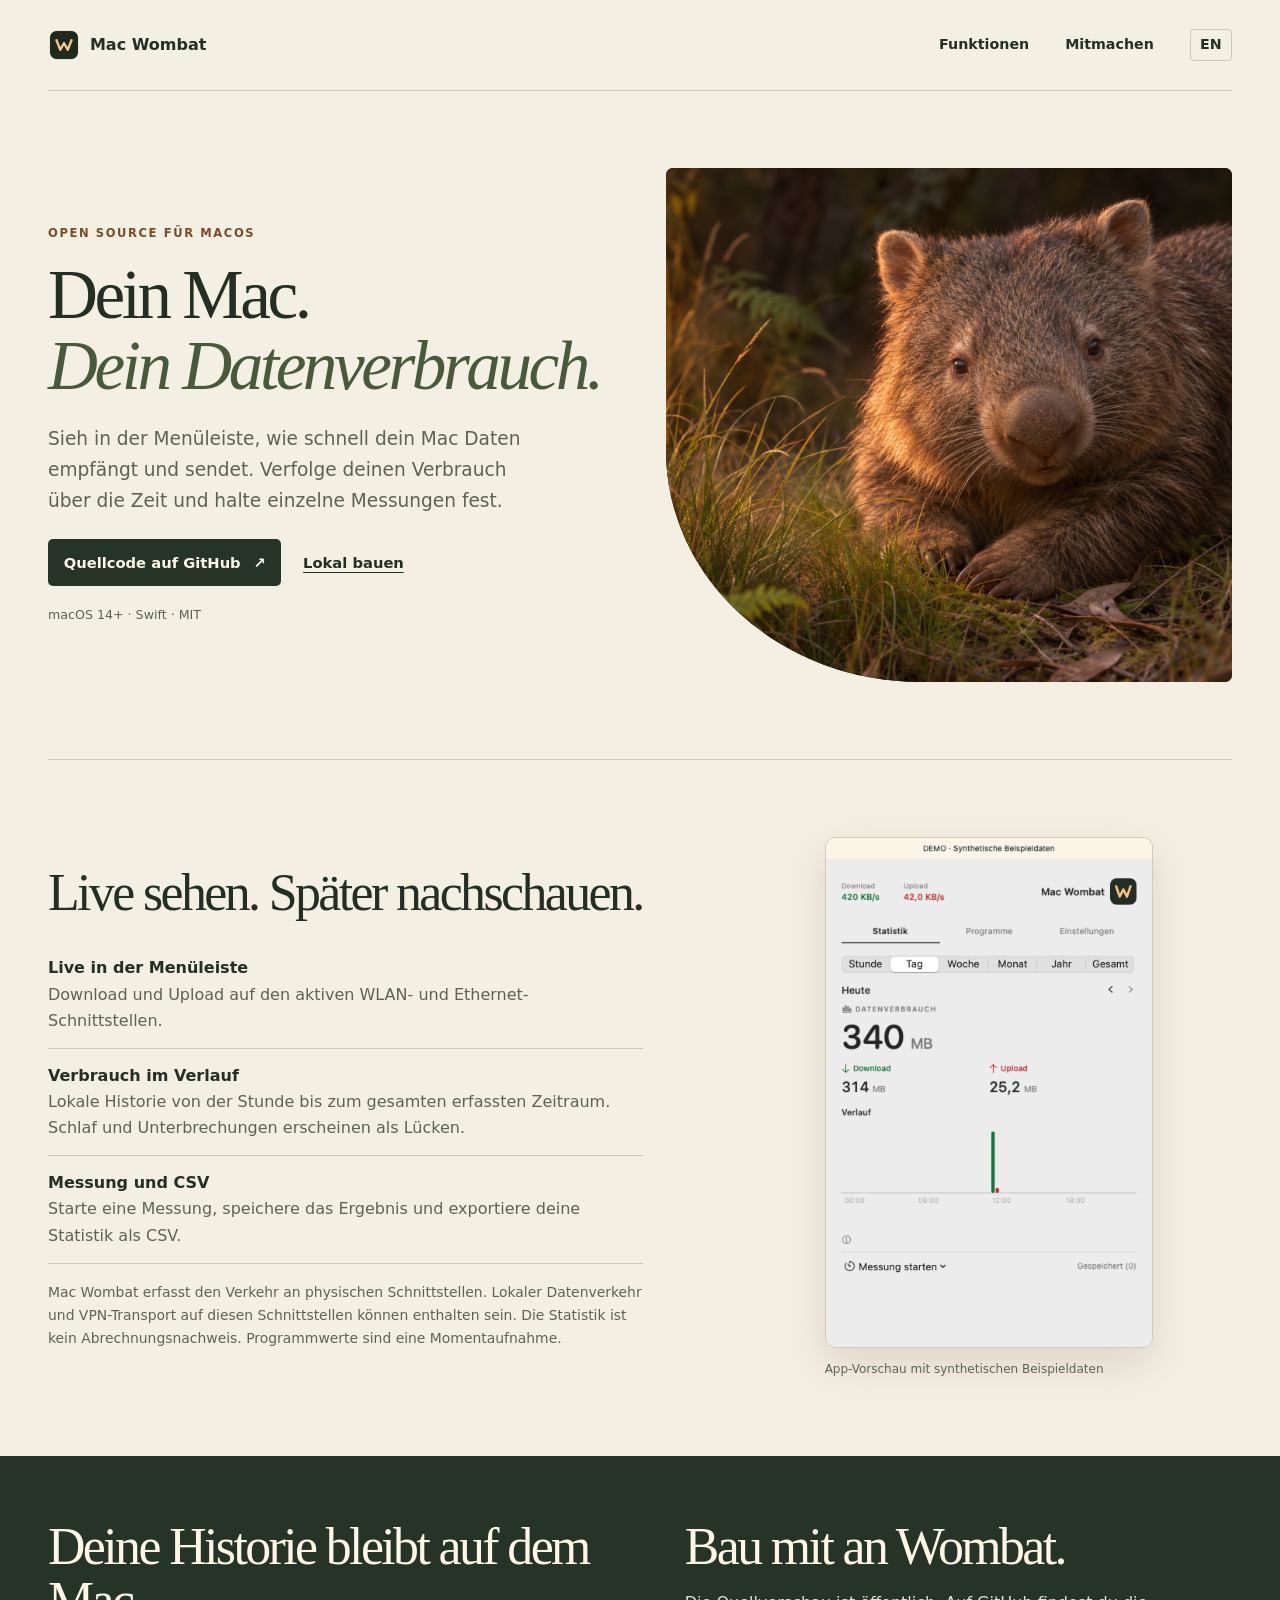
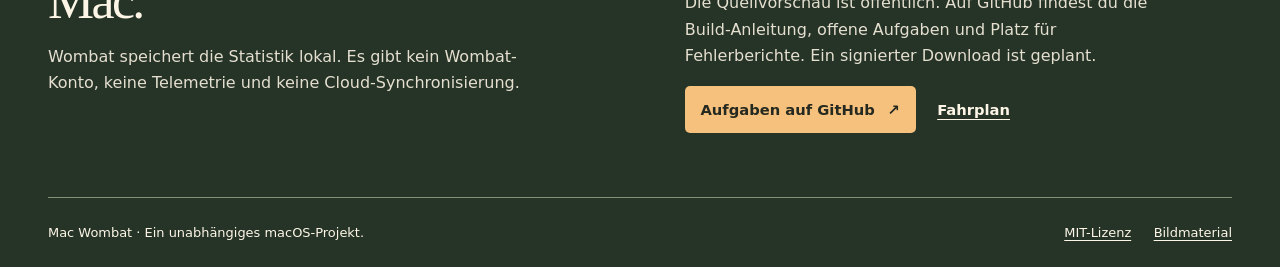
==== Website/index.html @ fc4f2a19 "Publish Mac Wombat source preview" ====
<!doctype html>
<html lang="de">
<head>
  <meta charset="utf-8">
  <meta name="viewport" content="width=device-width, initial-scale=1">
  <meta name="description" content="Mac Wombat zeigt Live-Netzwerkraten, lokale Verbrauchshistorie und Messungen in deiner macOS-Menüleiste.">
  <meta name="theme-color" content="#f4efe3">
  <title>Mac Wombat · Open Source für macOS</title>
  <link rel="icon" href="assets/favicon.png" type="image/png">
  <link rel="alternate" hreflang="en" href="en/index.html">
  <link rel="stylesheet" href="styles.css">
</head>
<body>
  <a href="#main" class="skip">Zum Inhalt</a>
  <header class="shell site-head">
    <a class="brand" href="#main"><img src="assets/favicon.png" alt="" width="32" height="32"> Mac Wombat</a>
    <nav aria-label="Hauptnavigation">
      <a href="#features">Funktionen</a>
      <a href="#contribute">Mitmachen</a>
      <a class="language" href="en/index.html" lang="en" aria-label="English">EN</a>
    </nav>
  </header>
  <main id="main" tabindex="-1">
    <section class="shell hero" aria-labelledby="title">
      <div class="hero-copy">
        <p class="eyebrow">Open Source für macOS</p>
        <h1 id="title">Dein Mac. <em>Dein Datenverbrauch.</em></h1>
        <p class="intro">Sieh in der Menüleiste, wie schnell dein Mac Daten empfängt und sendet. Verfolge deinen Verbrauch über die Zeit und halte einzelne Messungen fest.</p>
        <div class="actions">
          <a class="button" href="https://github.com/arnefranz-del/mac-wombat">Quellcode auf GitHub <span aria-hidden="true">↗</span></a>
          <a class="text-link" href="https://github.com/arnefranz-del/mac-wombat/blob/main/README.de.md#lokal-bauen">Lokal bauen</a>
        </div>
        <p class="compatibility">macOS 14+ · Swift · MIT</p>
      </div>
      <figure class="hero-photo">
        <img src="assets/wombat.jpg" alt="Ein Wombat zwischen Gräsern in der Dämmerung" fetchpriority="high">
      </figure>
    </section>

    <section class="shell features" id="features" aria-labelledby="features-title">
      <div class="features-copy">
        <h2 id="features-title">Live sehen. Später nachschauen.</h2>
        <div class="feature-list">
          <article>
            <h3>Live in der Menüleiste</h3>
            <p>Download und Upload auf den aktiven WLAN- und Ethernet-Schnittstellen.</p>
          </article>
          <article>
            <h3>Verbrauch im Verlauf</h3>
            <p>Lokale Historie von der Stunde bis zum gesamten erfassten Zeitraum. Schlaf und Unterbrechungen erscheinen als Lücken.</p>
          </article>
          <article>
            <h3>Messung und CSV</h3>
            <p>Starte eine Messung, speichere das Ergebnis und exportiere deine Statistik als CSV.</p>
          </article>
        </div>
        <p class="limits">Mac Wombat erfasst den Verkehr an physischen Schnittstellen. Lokaler Datenverkehr und VPN-Transport auf diesen Schnittstellen können enthalten sein. Die Statistik ist kein Abrechnungsnachweis. Programmwerte sind eine Momentaufnahme.</p>
      </div>
      <figure class="app-preview">
        <img src="assets/mac-preview.png" alt="Mac Wombat zeigt Live-Raten, Verbrauchsverlauf und Mess-Steuerung mit Beispieldaten" width="840" height="1314" loading="lazy">
        <figcaption>App-Vorschau mit synthetischen Beispieldaten</figcaption>
      </figure>
    </section>

    <div class="footer-band">
      <section class="shell last-section" id="contribute" aria-labelledby="join-title">
        <div>
          <h2>Deine Historie bleibt auf dem Mac.</h2>
          <p>Wombat speichert die Statistik lokal. Es gibt kein Wombat-Konto, keine Telemetrie und keine Cloud-Synchronisierung.</p>
        </div>
        <div>
          <h2 id="join-title">Bau mit an Wombat.</h2>
          <p>Die Quellvorschau ist öffentlich. Auf GitHub findest du die Build-Anleitung, offene Aufgaben und Platz für Fehlerberichte. Ein signierter Download ist geplant.</p>
          <div class="actions">
            <a class="button" href="https://github.com/arnefranz-del/mac-wombat/issues">Aufgaben auf GitHub <span aria-hidden="true">↗</span></a>
            <a class="text-link" href="https://github.com/arnefranz-del/mac-wombat/blob/main/ROADMAP.md">Fahrplan</a>
          </div>
        </div>
      </section>
    </div>
  </main>
  <div class="footer-band">
      <footer class="shell site-foot">
        <p>Mac Wombat · Ein unabhängiges macOS-Projekt.</p>
        <a href="https://github.com/arnefranz-del/mac-wombat/blob/main/LICENSE">MIT-Lizenz</a>
        <a href="https://github.com/arnefranz-del/mac-wombat/blob/main/Documentation/Public/LICENSING.md">Bildmaterial</a>
      </footer>
  </div>
</body>
</html>
---- Website/styles.css ----
:root {
  color-scheme: light;
  --paper: #f4efe3;
  --ink: #252e25;
  --muted: #5d6354;
  --line: #cbc8b8;
  --forest: #253427;
  --cream: #fdf6e7;
  --honey: #f5c17d;
  --display: Georgia, "Times New Roman", serif;
  --body: "Avenir Next", "Segoe UI", system-ui, sans-serif;
}

* { box-sizing: border-box; }
html { scroll-behavior: smooth; }
body { margin: 0; background: var(--paper); color: var(--ink); font: 16px/1.65 var(--body); }
a { color: inherit; text-underline-offset: .24em; }
a:focus-visible { outline: 3px solid #a35b26; outline-offset: 5px; }
img { display: block; max-width: 100%; }
h1, h2, h3, p, figure { margin: 0; }
.shell { width: min(1200px, calc(100% - 96px)); margin-inline: auto; }

.skip { position: absolute; top: -100px; left: 1rem; z-index: 5; background: var(--forest); color: white; padding: .5rem .8rem; }
.skip:focus { top: 1rem; }
.site-head { min-height: 91px; border-bottom: 1px solid var(--line); display: flex; justify-content: space-between; align-items: center; gap: 1rem; }
.brand { display: inline-flex; gap: .62rem; align-items: center; text-decoration: none; font-weight: 750; }
.site-head nav { display: flex; align-items: center; gap: clamp(.7rem, 3vw, 2.25rem); }
.site-head nav a { text-decoration: none; font-size: .89rem; font-weight: 650; }
.site-head nav a:hover { text-decoration: underline; }
.language { border: 1px solid var(--line); padding: .23rem .58rem; border-radius: 4px; }

.hero { display: grid; grid-template-columns: 1fr 1.02fr; align-items: center; gap: clamp(32px, 5vw, 79px); padding-block: clamp(42px, 6vw, 90px); }
.eyebrow { font-size: .72rem; text-transform: uppercase; letter-spacing: .14em; font-weight: 750; color: #7b4b28; margin-bottom: 1rem; }
h1, h2 { font-family: var(--display); font-weight: 400; line-height: 1.03; letter-spacing: -.05em; }
h1 { font-size: clamp(3.25rem, 5.4vw, 5.6rem); }
h1 em { display: block; color: #485a3b; font-weight: inherit; }
.intro { max-width: 42ch; font-size: clamp(1rem, 1.45vw, 1.2rem); color: var(--muted); margin-block: 1.45rem; }
.actions { display: flex; align-items: center; flex-wrap: wrap; gap: .85rem 1.35rem; }
.button { display: inline-flex; justify-content: center; align-items: center; gap: .8rem; padding: .7rem .98rem; border-radius: 5px; background: var(--forest); color: var(--cream); text-decoration: none; font-size: .92rem; font-weight: 720; }
.button:hover { background: #3c503d; }
.text-link { font-weight: 670; font-size: .92rem; }
.compatibility { margin-top: 1.2rem; color: var(--muted); font-size: .79rem; }
.hero-photo { border-radius: 7px 7px 7px 45%; overflow: hidden; background: #2e2920; aspect-ratio: 1.1; }
.hero-photo img { width: 100%; height: 100%; object-fit: cover; object-position: 58% center; }

.features { display: grid; grid-template-columns: 1.1fr .9fr; align-items: center; gap: clamp(30px, 8vw, 118px); border-top: 1px solid var(--line); padding-block: clamp(45px, 6vw, 84px); }
h2 { font-size: clamp(2.05rem, 4.05vw, 3.9rem); }
.feature-list { margin-block: 1.4rem 1.1rem; }
.feature-list article { padding-block: .85rem; border-bottom: 1px solid var(--line); }
.feature-list h3 { font-size: 1rem; font-weight: 750; }
.feature-list p, .limits { color: var(--muted); }
.limits { font-size: .87rem; }
.app-preview { justify-self: center; max-width: 328px; }
.app-preview img { width: 100%; height: auto; border-radius: 10px; border: 1px solid #d2c9b8; box-shadow: 0 16px 40px #51462d25; }
.app-preview figcaption { font-size: .75rem; margin-top: .7rem; color: var(--muted); }

.footer-band { background: var(--forest); color: var(--cream); }
.last-section { display: grid; grid-template-columns: 1fr 1fr; gap: clamp(32px, 7vw, 103px); padding-block: 64px; }
.last-section p { color: #e5dfd0; margin-block: 1.05rem; max-width: 47ch; }
.last-section .button { background: var(--honey); color: #25291f; }
.last-section .button:hover { background: #ffd09a; }
.footer-band a:focus-visible { outline-color: var(--honey); }
.site-foot { border-top: 1px solid #839078; padding-block: 1.5rem; display: flex; flex-wrap: wrap; align-items: center; gap: .6rem 1.4rem; font-size: .81rem; }
.site-foot p { margin-right: auto; }

@media (max-width: 820px) {
  .shell { width: min(100% - 52px, 680px); }
  .hero { grid-template-columns: 1fr; gap: 1.8rem; }
  .hero-photo { aspect-ratio: 1.7; border-bottom-left-radius: 28%; }
  .features { gap: 1.6rem; }
}
@media (max-width: 560px) {
  .shell { width: calc(100% - 36px); }
  .site-head { min-height: 67px; gap: .5rem; }
  .brand { font-size: .91rem; gap: .32rem; white-space: nowrap; }
  .brand img { width: 24px; height: 24px; }
  .site-head nav { gap: .6rem; }
  .site-head nav a { font-size: .74rem; }
  .language { padding: .12rem .32rem; }
  h1 { font-size: clamp(2.35rem, 9.8vw, 3.25rem); }
  .hero-photo { aspect-ratio: 1.38; }
  .features, .last-section { grid-template-columns: 1fr; }
  .features { padding-block: 38px; }
  .app-preview { width: min(83%, 295px); }
  .last-section { padding-block: 42px; }
}
@media (prefers-reduced-motion: reduce) {
  html { scroll-behavior: auto; }
}
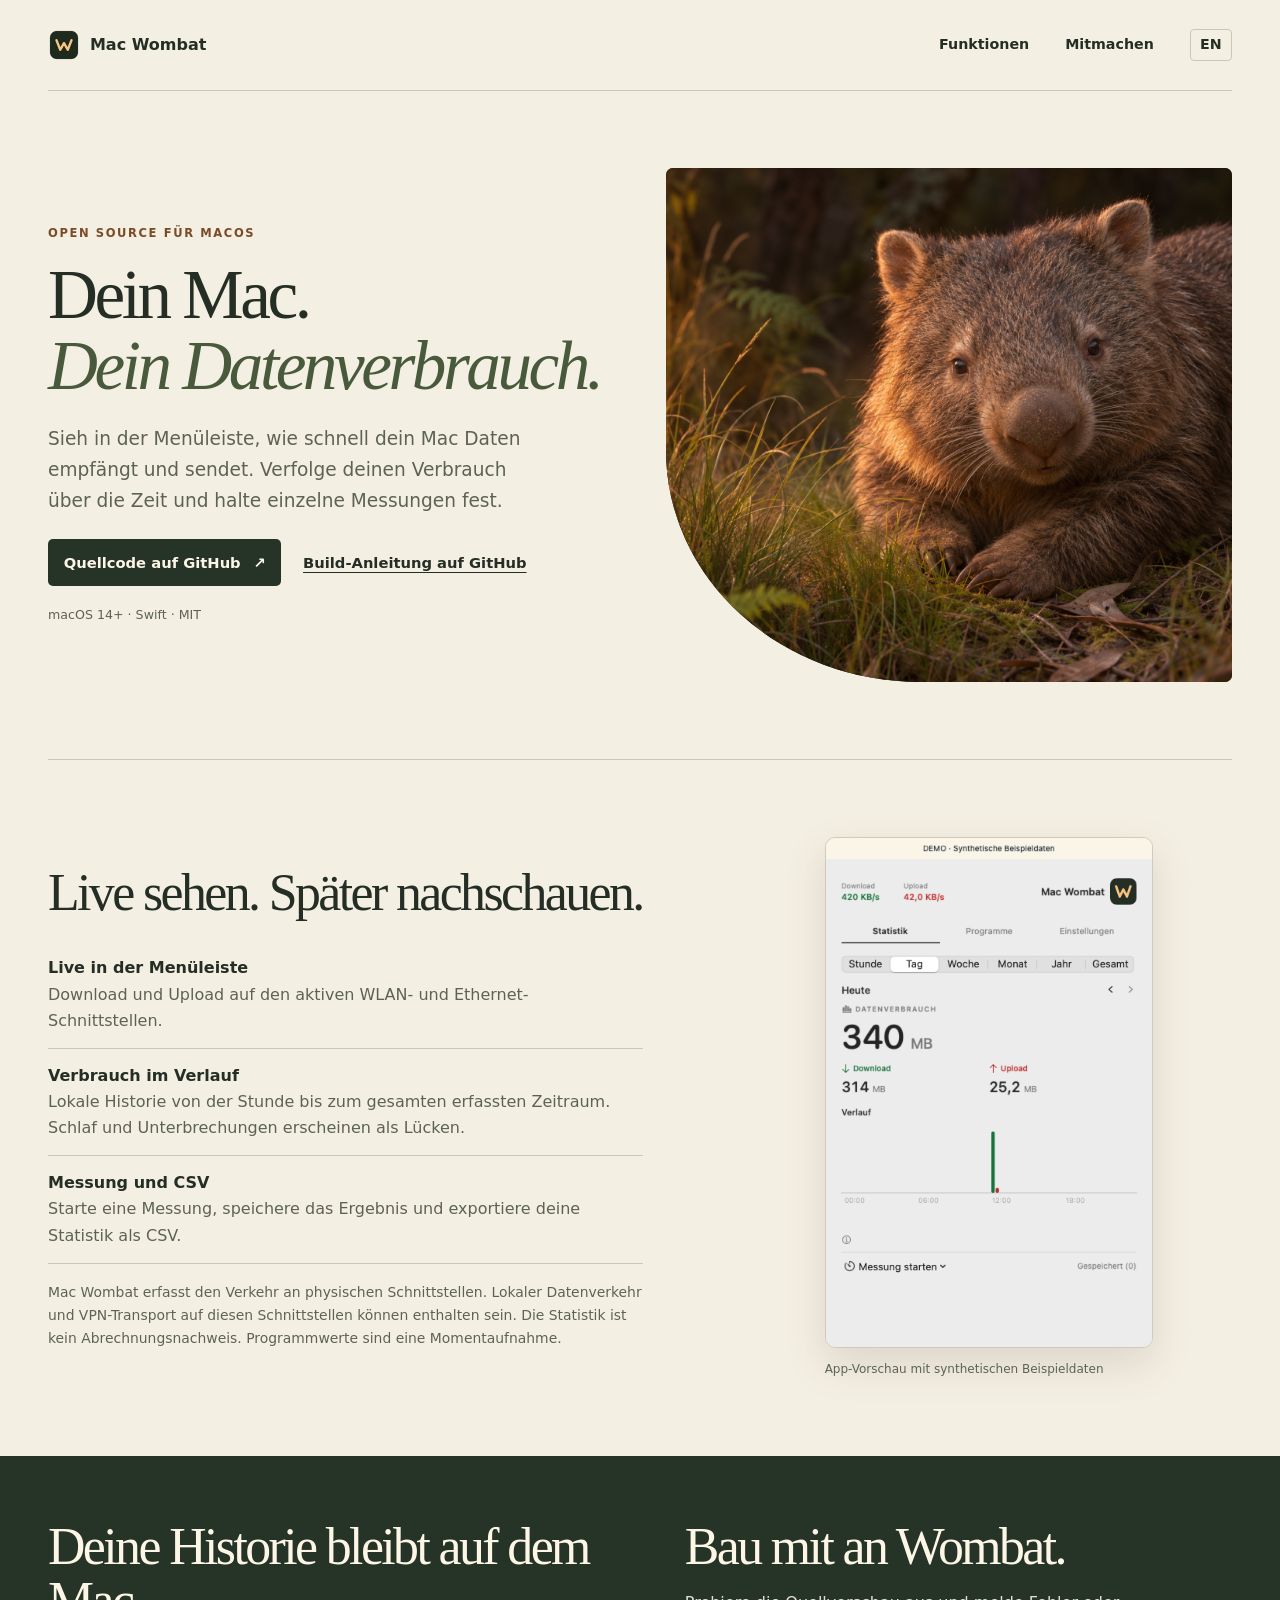
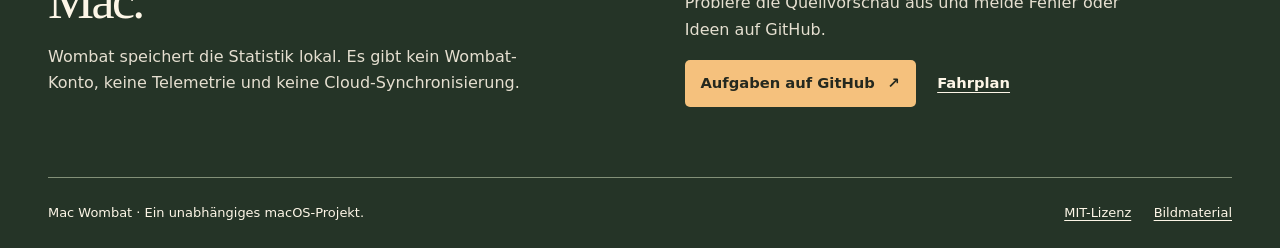
==== commit 340002c5: "Link Mac Wombat source preview build guides" ====
--- a/Website/index.html
+++ b/Website/index.html
@@ -28,7 +28,7 @@
         <p class="intro">Sieh in der Menüleiste, wie schnell dein Mac Daten empfängt und sendet. Verfolge deinen Verbrauch über die Zeit und halte einzelne Messungen fest.</p>
         <div class="actions">
           <a class="button" href="https://github.com/arnefranz-del/mac-wombat">Quellcode auf GitHub <span aria-hidden="true">↗</span></a>
-          <a class="text-link" href="https://github.com/arnefranz-del/mac-wombat/blob/main/README.de.md#lokal-bauen">Lokal bauen</a>
+          <a class="text-link" href="https://github.com/arnefranz-del/mac-wombat/blob/main/README.de.md#lokal-bauen">Build-Anleitung auf GitHub</a>
         </div>
         <p class="compatibility">macOS 14+ · Swift · MIT</p>
       </div>
@@ -70,7 +70,7 @@
         </div>
         <div>
           <h2 id="join-title">Bau mit an Wombat.</h2>
-          <p>Die Quellvorschau ist öffentlich. Auf GitHub findest du die Build-Anleitung, offene Aufgaben und Platz für Fehlerberichte. Ein signierter Download ist geplant.</p>
+          <p>Probiere die Quellvorschau aus und melde Fehler oder Ideen auf GitHub.</p>
           <div class="actions">
             <a class="button" href="https://github.com/arnefranz-del/mac-wombat/issues">Aufgaben auf GitHub <span aria-hidden="true">↗</span></a>
             <a class="text-link" href="https://github.com/arnefranz-del/mac-wombat/blob/main/ROADMAP.md">Fahrplan</a>
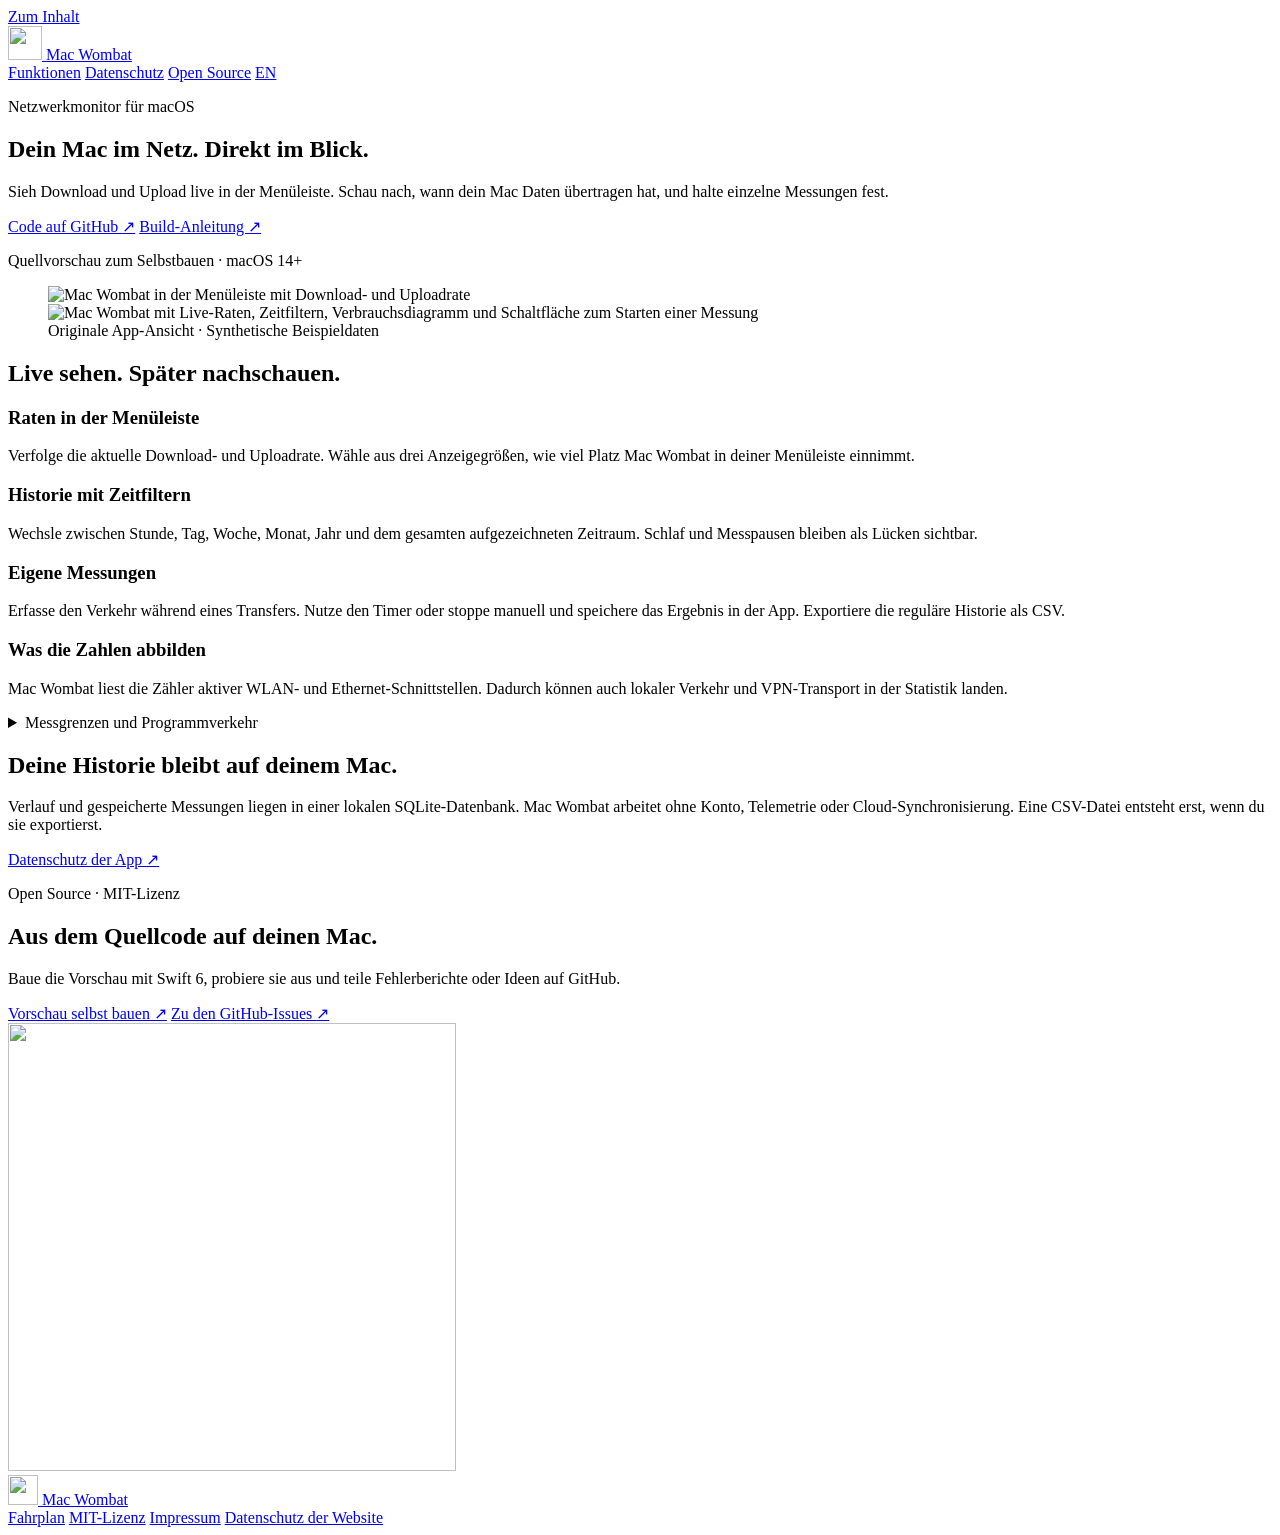
==== commit 8111a659: "Prepare Mac Wombat source preview relaunch" ====
--- a/Website/index.html
+++ b/Website/index.html
@@ -3,88 +3,131 @@
 <head>
   <meta charset="utf-8">
   <meta name="viewport" content="width=device-width, initial-scale=1">
-  <meta name="description" content="Mac Wombat zeigt Live-Netzwerkraten, lokale Verbrauchshistorie und Messungen in deiner macOS-Menüleiste.">
-  <meta name="theme-color" content="#f4efe3">
-  <title>Mac Wombat · Open Source für macOS</title>
-  <link rel="icon" href="assets/favicon.png" type="image/png">
-  <link rel="alternate" hreflang="en" href="en/index.html">
-  <link rel="stylesheet" href="styles.css">
+  <title>Mac Wombat – Netzwerkmonitor für die macOS-Menüleiste</title>
+  <meta name="description" content="Sieh Download und Upload live in deiner macOS-Menüleiste. Verfolge die lokale Historie, speichere Messungen und exportiere den Verlauf als CSV.">
+  <meta name="theme-color" content="#13241c">
+  <link rel="canonical" href="https://mac-wombat.pages.dev/">
+  <link rel="alternate" hreflang="de" href="https://mac-wombat.pages.dev/">
+  <link rel="alternate" hreflang="en" href="https://mac-wombat.pages.dev/en/">
+  <link rel="alternate" hreflang="x-default" href="https://mac-wombat.pages.dev/">
+  <meta property="og:type" content="website">
+  <meta property="og:site_name" content="Mac Wombat">
+  <meta property="og:title" content="Mac Wombat – Deine Netzwerkaktivität im Blick">
+  <meta property="og:description" content="Live-Raten in der macOS-Menüleiste, lokale Historie und eigene Messungen. Open Source unter MIT.">
+  <meta property="og:url" content="https://mac-wombat.pages.dev/">
+  <meta property="og:locale" content="de_DE">
+  <meta property="og:locale:alternate" content="en_US">
+  <meta property="og:image" content="https://mac-wombat.pages.dev/assets/mac-wombat-social.jpg">
+  <meta property="og:image:width" content="1200">
+  <meta property="og:image:height" content="630">
+  <meta property="og:image:alt" content="Mac-Wombat-Logo und Statistikansicht der App mit Beispieldaten">
+  <link rel="icon" href="/assets/favicon.png" type="image/png">
+  <link rel="stylesheet" href="/styles.css">
 </head>
 <body>
   <a href="#main" class="skip">Zum Inhalt</a>
-  <header class="shell site-head">
-    <a class="brand" href="#main"><img src="assets/favicon.png" alt="" width="32" height="32"> Mac Wombat</a>
-    <nav aria-label="Hauptnavigation">
-      <a href="#features">Funktionen</a>
-      <a href="#contribute">Mitmachen</a>
-      <a class="language" href="en/index.html" lang="en" aria-label="English">EN</a>
-    </nav>
+  <header class="site-header">
+    <div class="shell site-head">
+      <a class="brand" href="/"><img src="/assets/favicon.png" alt="" width="34" height="34"> Mac Wombat</a>
+      <nav aria-label="Hauptnavigation">
+        <a href="#features">Funktionen</a>
+        <a href="#local">Datenschutz</a>
+        <a href="#contribute">Open Source</a>
+        <a class="language" href="/en/" hreflang="en" lang="en" aria-label="English">EN</a>
+      </nav>
+    </div>
   </header>
   <main id="main" tabindex="-1">
-    <section class="shell hero" aria-labelledby="title">
-      <div class="hero-copy">
-        <p class="eyebrow">Open Source für macOS</p>
-        <h1 id="title">Dein Mac. <em>Dein Datenverbrauch.</em></h1>
-        <p class="intro">Sieh in der Menüleiste, wie schnell dein Mac Daten empfängt und sendet. Verfolge deinen Verbrauch über die Zeit und halte einzelne Messungen fest.</p>
-        <div class="actions">
-          <a class="button" href="https://github.com/arnefranz-del/mac-wombat">Quellcode auf GitHub <span aria-hidden="true">↗</span></a>
-          <a class="text-link" href="https://github.com/arnefranz-del/mac-wombat/blob/main/README.de.md#lokal-bauen">Build-Anleitung auf GitHub</a>
+    <section class="hero" aria-labelledby="title">
+      <div class="shell hero-layout">
+        <div class="hero-copy">
+          <p class="eyebrow">Netzwerkmonitor für macOS</p>
+          <h1 id="title">Dein Mac im Netz. <span>Direkt im Blick.</span></h1>
+          <p class="intro">Sieh Download und Upload live in der Menüleiste. Schau nach, wann dein Mac Daten übertragen hat, und halte einzelne Messungen fest.</p>
+          <div class="actions">
+            <a class="button" href="https://github.com/arnefranz-del/mac-wombat">Code auf GitHub <span aria-hidden="true">↗</span></a>
+            <a class="text-link" href="https://github.com/arnefranz-del/mac-wombat/blob/main/README.de.md#lokal-bauen">Build-Anleitung <span aria-hidden="true">↗</span></a>
+          </div>
+          <p class="availability">Quellvorschau zum Selbstbauen · macOS 14+</p>
         </div>
-        <p class="compatibility">macOS 14+ · Swift · MIT</p>
+        <figure class="demo">
+          <div class="demo-images">
+            <div class="status-shot">
+              <img src="/assets/menu-bar.png" alt="Mac Wombat in der Menüleiste mit Download- und Uploadrate" width="330" height="44" decoding="async">
+            </div>
+            <img class="app-shot" src="/assets/mac-preview.png"
+              srcset="/assets/mac-preview-420.png 420w, /assets/mac-preview.png 840w"
+              sizes="(max-width: 410px) calc(100vw - 64px), 352px"
+              alt="Mac Wombat mit Live-Raten, Zeitfiltern, Verbrauchsdiagramm und Schaltfläche zum Starten einer Messung"
+              width="840" height="1314" fetchpriority="high" decoding="async">
+          </div>
+          <figcaption>Originale App-Ansicht · Synthetische Beispieldaten</figcaption>
+        </figure>
       </div>
-      <figure class="hero-photo">
-        <img src="assets/wombat.jpg" alt="Ein Wombat zwischen Gräsern in der Dämmerung" fetchpriority="high">
-      </figure>
     </section>
 
-    <section class="shell features" id="features" aria-labelledby="features-title">
-      <div class="features-copy">
-        <h2 id="features-title">Live sehen. Später nachschauen.</h2>
-        <div class="feature-list">
-          <article>
-            <h3>Live in der Menüleiste</h3>
-            <p>Download und Upload auf den aktiven WLAN- und Ethernet-Schnittstellen.</p>
-          </article>
-          <article>
-            <h3>Verbrauch im Verlauf</h3>
-            <p>Lokale Historie von der Stunde bis zum gesamten erfassten Zeitraum. Schlaf und Unterbrechungen erscheinen als Lücken.</p>
-          </article>
-          <article>
-            <h3>Messung und CSV</h3>
-            <p>Starte eine Messung, speichere das Ergebnis und exportiere deine Statistik als CSV.</p>
-          </article>
+    <section class="shell section features" id="features" aria-labelledby="features-title">
+      <h2 id="features-title">Live sehen. Später nachschauen.</h2>
+      <div class="feature-list">
+        <article>
+          <h3>Raten in der Menüleiste</h3>
+          <p>Verfolge die aktuelle Download- und Uploadrate. Wähle aus drei Anzeigegrößen, wie viel Platz Mac Wombat in deiner Menüleiste einnimmt.</p>
+        </article>
+        <article>
+          <h3>Historie mit Zeitfiltern</h3>
+          <p>Wechsle zwischen Stunde, Tag, Woche, Monat, Jahr und dem gesamten aufgezeichneten Zeitraum. Schlaf und Messpausen bleiben als Lücken sichtbar.</p>
+        </article>
+        <article>
+          <h3>Eigene Messungen</h3>
+          <p>Erfasse den Verkehr während eines Transfers. Nutze den Timer oder stoppe manuell und speichere das Ergebnis in der App. Exportiere die reguläre Historie als CSV.</p>
+        </article>
+      </div>
+      <div class="reading-guide">
+        <div>
+          <h3>Was die Zahlen abbilden</h3>
+          <p>Mac Wombat liest die Zähler aktiver WLAN- und Ethernet-Schnittstellen. Dadurch können auch lokaler Verkehr und VPN-Transport in der Statistik landen.</p>
         </div>
-        <p class="limits">Mac Wombat erfasst den Verkehr an physischen Schnittstellen. Lokaler Datenverkehr und VPN-Transport auf diesen Schnittstellen können enthalten sein. Die Statistik ist kein Abrechnungsnachweis. Programmwerte sind eine Momentaufnahme.</p>
+        <details>
+          <summary>Messgrenzen und Programmverkehr</summary>
+          <p>Die Summen zeigen den beobachteten Schnittstellenverkehr. Für Abrechnungen sind sie ungeeignet. Der Tab „Programme“ zeigt eine begrenzte Momentaufnahme und speichert keine Historie pro App.</p>
+          <a class="text-link" href="https://github.com/arnefranz-del/mac-wombat/blob/main/Documentation/Public/ARCHITECTURE.md#deutsch">So misst Mac Wombat <span aria-hidden="true">↗</span></a>
+        </details>
       </div>
-      <figure class="app-preview">
-        <img src="assets/mac-preview.png" alt="Mac Wombat zeigt Live-Raten, Verbrauchsverlauf und Mess-Steuerung mit Beispieldaten" width="840" height="1314" loading="lazy">
-        <figcaption>App-Vorschau mit synthetischen Beispieldaten</figcaption>
-      </figure>
     </section>
 
-    <div class="footer-band">
-      <section class="shell last-section" id="contribute" aria-labelledby="join-title">
+    <section class="local" id="local" aria-labelledby="local-title">
+      <div class="shell section text-split">
+        <h2 id="local-title">Deine Historie bleibt auf deinem Mac.</h2>
         <div>
-          <h2>Deine Historie bleibt auf dem Mac.</h2>
-          <p>Wombat speichert die Statistik lokal. Es gibt kein Wombat-Konto, keine Telemetrie und keine Cloud-Synchronisierung.</p>
+          <p>Verlauf und gespeicherte Messungen liegen in einer lokalen SQLite-Datenbank. Mac Wombat arbeitet ohne Konto, Telemetrie oder Cloud-Synchronisierung. Eine CSV-Datei entsteht erst, wenn du sie exportierst.</p>
+          <a class="text-link" href="https://github.com/arnefranz-del/mac-wombat/blob/main/PRIVACY.md#deutsch">Datenschutz der App <span aria-hidden="true">↗</span></a>
         </div>
-        <div>
-          <h2 id="join-title">Bau mit an Wombat.</h2>
-          <p>Probiere die Quellvorschau aus und melde Fehler oder Ideen auf GitHub.</p>
-          <div class="actions">
-            <a class="button" href="https://github.com/arnefranz-del/mac-wombat/issues">Aufgaben auf GitHub <span aria-hidden="true">↗</span></a>
-            <a class="text-link" href="https://github.com/arnefranz-del/mac-wombat/blob/main/ROADMAP.md">Fahrplan</a>
-          </div>
+      </div>
+    </section>
+
+    <section class="shell section contribute" id="contribute" aria-labelledby="contribute-title">
+      <div>
+        <p class="eyebrow">Open Source · MIT-Lizenz</p>
+        <h2 id="contribute-title">Aus dem Quellcode auf deinen Mac.</h2>
+        <p>Baue die Vorschau mit Swift 6, probiere sie aus und teile Fehlerberichte oder Ideen auf GitHub.</p>
+        <div class="actions">
+          <a class="button" href="https://github.com/arnefranz-del/mac-wombat/blob/main/README.de.md#lokal-bauen">Vorschau selbst bauen <span aria-hidden="true">↗</span></a>
+          <a class="text-link" href="https://github.com/arnefranz-del/mac-wombat/issues">Zu den GitHub-Issues <span aria-hidden="true">↗</span></a>
         </div>
-      </section>
+      </div>
+      <img class="mascot" src="/assets/wombat.jpg" alt="" width="448" height="448" loading="lazy" decoding="async">
+    </section>
+  </main>
+  <footer class="site-footer">
+    <div class="shell site-foot">
+      <a class="brand" href="/"><img src="/assets/favicon.png" alt="" width="30" height="30"> Mac Wombat</a>
+      <nav aria-label="Projekt und Rechtliches">
+        <a href="https://github.com/arnefranz-del/mac-wombat/blob/main/ROADMAP.md">Fahrplan</a>
+        <a href="https://github.com/arnefranz-del/mac-wombat/blob/main/LICENSE">MIT-Lizenz</a>
+        <a href="https://mac-wombat.pages.dev/impressum/">Impressum</a>
+        <a href="https://mac-wombat.pages.dev/datenschutz/">Datenschutz der Website</a>
+      </nav>
     </div>
-  </main>
-  <div class="footer-band">
-      <footer class="shell site-foot">
-        <p>Mac Wombat · Ein unabhängiges macOS-Projekt.</p>
-        <a href="https://github.com/arnefranz-del/mac-wombat/blob/main/LICENSE">MIT-Lizenz</a>
-        <a href="https://github.com/arnefranz-del/mac-wombat/blob/main/Documentation/Public/LICENSING.md">Bildmaterial</a>
-      </footer>
-  </div>
+  </footer>
 </body>
 </html>
